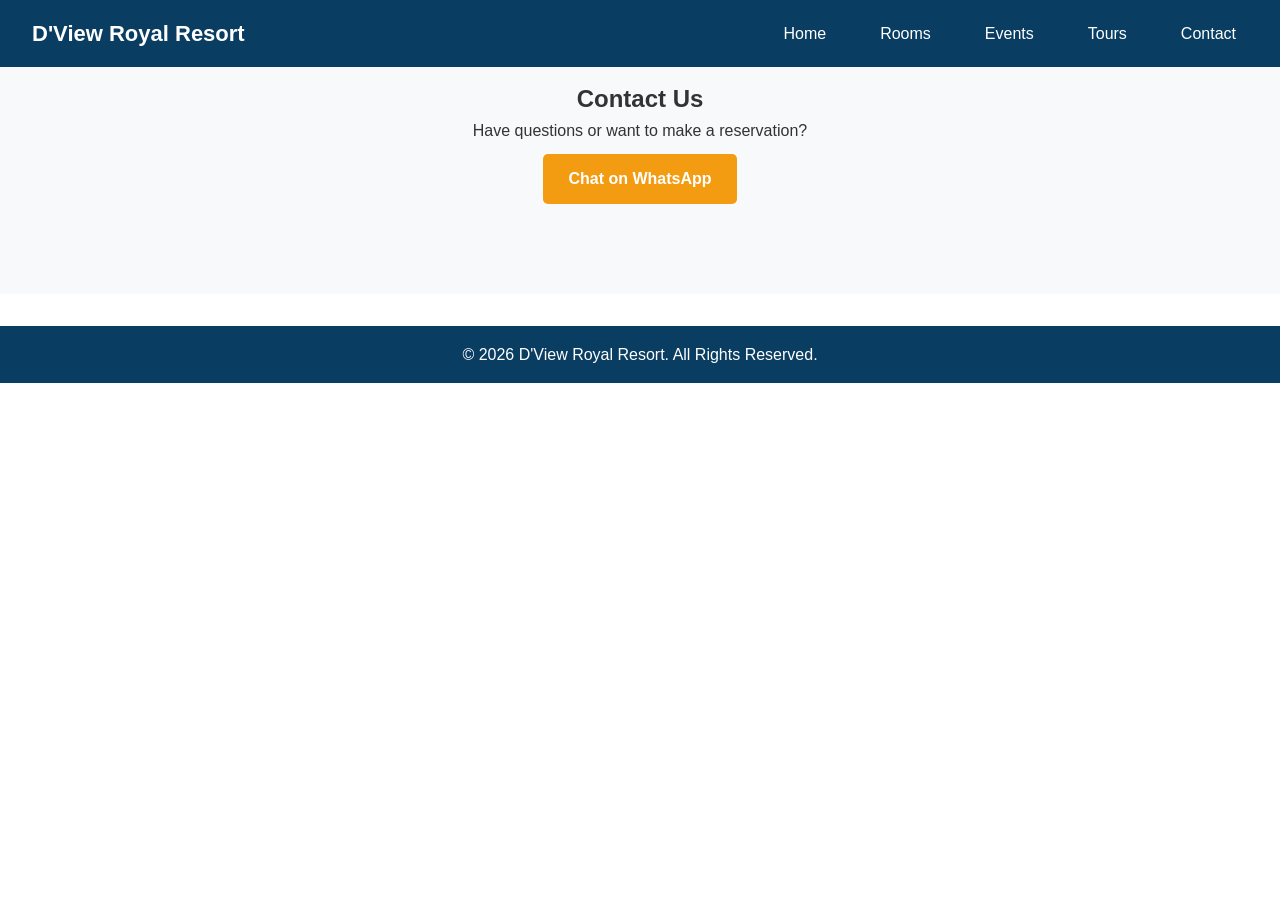
==== contact.html @ 5af660dc "Split site into 5 pages" ====
<!DOCTYPE html>
<html lang="en">
  <head>
    <meta charset="UTF-8" />
    <meta name="viewport" content="width=device-width, initial-scale=1.0" />
    <title>Contact Us - D'View Royal Resort</title>
    <link rel="stylesheet" href="style.css" />
  </head>
  <body>
    <header>
      <nav class="navbar">
        <h1 class="logo">D'View Royal Resort</h1>
        <ul class="nav-links">
          <li><a href="index.html">Home</a></li>
          <li><a href="rooms.html">Rooms</a></li>
          <li><a href="events.html">Events</a></li>
          <li><a href="tours.html">Tours</a></li>
          <li><a href="contact.html">Contact</a></li>
        </ul>
      </nav>
    </header>

    <section id="contact" class="section alt-bg">
      <h2>Contact Us</h2>
      <p>Have questions or want to make a reservation?</p>
      <a href="https://wa.me/2349169713338" target="_blank" class="btn"
        >Chat on WhatsApp</a
      >
    </section>

    <footer>
      <p>&copy; 2026 D'View Royal Resort. All Rights Reserved.</p>
    </footer>
  </body>
</html>
---- style.css ----
/* RESET */
* {
  margin: 0 !important;
  padding: 0 !important;
  box-sizing: border-box !important;
  font-family: "Poppins", Arial, sans-serif !important;
}
body {
  line-height: 1.6 !important;
  color: #333 !important;
  background: #fff !important;
}
a {
  text-decoration: none !important;
  color: inherit !important;
}
.section {
  padding: 5rem 2rem !important;
  text-align: center !important;
} /* Increased section padding */
.alt-bg {
  background: #f8f9fa !important;
}

/* GRID - MORE SPACE BETWEEN CARDS */
.grid {
  display: grid !important;
  grid-template-columns: repeat(auto-fit, minmax(320px, 1fr)) !important;
  gap: 3rem !important; /* Was 2rem, now 3rem */
  margin-top: 3rem !important; /* Was 2rem */
}

/* NAVBAR - FIXED */
.navbar {
  display: flex !important;
  justify-content: space-between !important;
  align-items: center !important;
  padding: 1rem 2rem !important;
  background: #0a3d62 !important;
  color: white !important;
  position: fixed !important;
  width: 100% !important;
  top: 0 !important;
  z-index: 1000 !important;
}
.logo {
  font-size: 22px !important;
  font-weight: bold !important;
  color: white !important;
}
.nav-links {
  list-style: none !important;
  display: flex !important;
  gap: 30px !important;
}
.nav-links li {
  display: inline-block !important;
}
.nav-links a {
  color: white !important;
  font-weight: 500 !important;
  font-size: 16px !important;
  padding: 8px 12px !important;
  transition: 0.3s !important;
}
.nav-links a:hover {
  color: #f39c12 !important;
}

/* HERO */
.hero {
  position: relative !important;
  height: 100vh !important;
  display: flex !important;
  align-items: center !important;
  justify-content: center !important;
  color: white !important;
  text-align: center !important;
  margin-top: 60px !important;
}
.hero-video {
  position: absolute !important;
  top: 0 !important;
  left: 0 !important;
  width: 100% !important;
  height: 100% !important;
  object-fit: cover !important;
  z-index: -2 !important;
}
.hero-overlay {
  position: absolute !important;
  top: 0 !important;
  left: 0 !important;
  width: 100% !important;
  height: 100% !important;
  background: rgba(0, 0, 0, 0.5) !important;
  z-index: -1 !important;
}
.hero-content h2 {
  font-size: 3rem !important;
  margin-bottom: 1rem !important;
}
.hero-content p {
  font-size: 1.2rem !important;
  margin-bottom: 2rem !important;
}

/* BUTTONS */
.btn {
  background: #f39c12 !important;
  color: white !important;
  padding: 12px 25px !important;
  border-radius: 5px !important;
  font-weight: bold !important;
  display: inline-block !important;
  margin: 10px 1rem !important;
  transition: 0.3s !important;
  border: none !important;
  cursor: pointer !important;
}
.btn:hover {
  background: #e67e22 !important;
}
.btn-small {
  background: #27ae60 !important;
  color: white !important;
  padding: 10px 18px !important;
  border: none !important;
  border-radius: 5px !important;
  cursor: pointer !important;
  margin: 10px 1rem !important;
}
.btn-small:hover {
  background: #229954 !important;
}
.vip-btn {
  background: #8e44ad !important;
  color: white !important;
}
.vip-btn:hover {
  background: #732d91 !important;
}

/* CARDS - ADDED MARGIN BOTTOM FOR EXTRA BREATHING SPACE */
.card {
  background: white !important;
  border-radius: 10px !important;
  box-shadow: 0 4px 15px rgba(0, 0, 0, 0.1) !important; /* Slightly bigger shadow */
  text-align: left !important;
  overflow: hidden !important;
  border: 1px solid #eee !important;
  display: flex !important;
  flex-direction: column !important;
  margin-bottom: 1rem !important; /* Extra space so cards don't touch */
  transition: transform 0.3s ease !important; /* Nice hover effect */
}
.card:hover {
  transform: translateY(-5px) !important; /* Lift on hover */
}
.card-body {
  padding: 0 1rem 1.5rem 1rem !important;
  flex-grow: 1 !important;
  display: flex !important;
  flex-direction: column !important;
}
.card h3 {
  padding: 1rem 0 0 0 !important;
  color: #0a3d62 !important;
}
.card-media {
  width: 100% !important;
  height: 220px !important;
  object-fit: cover !important;
  display: block !important;
}

/* AMENITIES ROW - 3 EQUAL CARDS */
.amenities-row {
  display: grid !important;
  grid-template-columns: repeat(3, 1fr) !important;
  gap: 3rem !important;
  margin-top: 4rem !important;
} /* Increased gap */
.amenity-card .card-media {
  height: 180px !important;
}
.amenity-card .card-body {
  text-align: center !important;
}
.amenity-card .card-desc {
  font-size: 13px !important;
  flex-grow: 1 !important;
}

/* POOL EVENT CARD */
.pool-event-card {
  border: 2px solid #3498db !important;
}
.pool-event-card h3 {
  color: #3498db !important;
}
.event-uses {
  background: #eaf6ff !important;
  padding: 10px !important;
  border-radius: 8px !important;
  margin: 10px 0 !important;
  text-align: left !important;
  font-size: 13px !important;
}
.event-uses ul {
  list-style: none !important;
  margin-top: 5px !important;
}
.event-uses li {
  margin: 4px 0 !important;
}

/* GALLERY SLIDER */
.gallery-card {
  padding: 0 !important;
}
.slider {
  position: relative !important;
  width: 100% !important;
  height: 220px !important;
  overflow: hidden !important;
}
.slides {
  display: flex !important;
  transition: transform 0.5s ease-in-out !important;
  height: 100% !important;
}
.slides img,
.slides video {
  width: 100% !important;
  height: 220px !important;
  object-fit: cover !important;
  flex-shrink: 0 !important;
}
.slider button {
  position: absolute !important;
  top: 50% !important;
  transform: translateY(-50%) !important;
  background: rgba(0, 0, 0, 0.5) !important;
  color: white !important;
  border: none !important;
  padding: 8px 12px !important;
  cursor: pointer !important;
  border-radius: 50% !important;
  font-size: 18px !important;
  z-index: 10 !important;
}
.slider .prev {
  left: 10px !important;
}
.slider .next {
  right: 10px !important;
}

/* SECTION TEXT */
.section-subtitle {
  margin-bottom: 2.5rem !important;
  text-align: center !important;
  color: #555 !important;
  font-size: 15px !important;
}
.section-subtitle small {
  font-size: 12px !important;
  color: #777 !important;
}
.card-desc {
  font-size: 14px !important;
  color: #666 !important;
  margin: 10px 0 !important;
}
.tier-desc {
  font-size: 14px !important;
  color: #555 !important;
  margin-bottom: 10px !important;
}

/* PRICE CARDS */
.price-card .price {
  font-size: 28px !important;
  font-weight: bold !important;
  color: #f39c12 !important;
  text-align: center !important;
  margin: 10px 0 !important;
}
.price span {
  font-size: 14px !important;
  font-weight: normal !important;
  color: #555 !important;
}

/* ROOM DETAILS */
.room-details {
  background: #f1f1f1 !important;
  padding: 10px !important;
  border-radius: 5px !important;
  margin: 10px 0 !important;
  font-size: 14px !important;
}
.room-details p {
  margin: 4px 0 !important;
}

/* SERVICE TIER */
.service-tier {
  background: #f8f9fa !important;
  padding: 1rem !important;
  border-radius: 8px !important;
  margin: 1rem 0 !important;
  border-left: 4px solid #27ae60 !important;
}
.service-tier h4 {
  color: #27ae60 !important;
  margin-bottom: 5px !important;
}
.room-options p {
  margin: 8px 0 !important;
  border-bottom: 1px dashed #ddd !important;
  padding-bottom: 5px !important;
  font-size: 15px !important;
}
.room-options span {
  font-size: 13px !important;
  color: #555 !important;
}

/* FEATURED + VIP */
.featured {
  border: 2px solid #f39c12 !important;
}
.featured h3 {
  color: #f39c12 !important;
}
.vip {
  border: 2px solid #8e44ad !important;
  background: linear-gradient(135deg, #f5e6ff 0%, #ffffff 100%) !important;
}
.vip h3 {
  color: #8e44ad !important;
}

/* FOUNDATION CARD */
.foundation-card {
  border: 2px solid #27ae60 !important;
  background: linear-gradient(135deg, #e8f8f5 0%, #ffffff 100%) !important;
}
.foundation-card h3 {
  color: #27ae60 !important;
}
.foundation-list {
  list-style: none !important;
  text-align: left !important;
  margin: 10px 1rem !important;
  font-size: 14px !important;
}
.foundation-list li {
  margin: 8px 0 !important;
  padding-left: 5px !important;
}
.foundation-btn {
  background: #27ae60 !important;
}
.foundation-btn:hover {
  background: #229954 !important;
}

/* EVENTS SECTION */
.upcoming-card {
  position: relative !important;
  border: 2px dashed #f39c12 !important;
}
.coming-soon-badge {
  position: absolute !important;
  top: 15px !important;
  right: 15px !important;
  background: #e74c3c !important;
  color: white !important;
  padding: 5px 12px !important;
  font-size: 12px !important;
  font-weight: bold !important;
  border-radius: 20px !important;
  z-index: 5 !important;
}

/* FOOTER */
footer {
  background: #0a3d62 !important;
  color: white !important;
  text-align: center !important;
  padding: 1rem !important;
  margin-top: 2rem !important;
}

/* MOBILE */
@media (max-width: 900px) {
  .navbar {
    flex-direction: column !important;
    align-items: flex-start !important;
    padding: 1rem !important;
  }
  .nav-links {
    gap: 15px !important;
    margin-top: 8px !important;
    flex-wrap: wrap !important;
  }
  .hero {
    padding-top: 120px !important;
    margin-top: 0 !important;
  }
  .hero-content h2 {
    font-size: 2rem !important;
  }
  .amenities-row {
    grid-template-columns: 1fr !important;
    gap: 2.5rem !important;
  } /* More space on mobile too */
  .grid {
    gap: 2.5rem !important;
  } /* More space on mobile */
}
/* ========== BOOKING MODAL STYLES - NEW UPDATE ========== */
.modal {
  display: none;
  position: fixed;
  z-index: 2000;
  left: 0;
  top: 0;
  width: 100%;
  height: 100%;
  background: rgba(0, 0, 0, 0.7);
  overflow-y: auto;
  animation: fadeIn 0.3s;
}
@keyframes fadeIn {
  from {
    opacity: 0;
  }
  to {
    opacity: 1;
  }
}
.modal-content {
  background: #fff;
  margin: 5% auto;
  padding: 2.5rem;
  border-radius: 12px;
  width: 90%;
  max-width: 700px;
  position: relative;
  box-shadow: 0 10px 30px rgba(0, 0, 0, 0.2);
}
.close-modal {
  position: absolute;
  top: 15px;
  right: 25px;
  font-size: 32px;
  cursor: pointer;
  color: #aaa;
  transition: 0.3s;
}
.close-modal:hover {
  color: #000;
}
.booking-step {
  display: none;
}
.booking-step.active {
  display: block;
}
.booking-step h2 {
  color: #0a3d62;
  margin-bottom: 1.5rem;
  text-align: center;
  font-size: 1.5rem;
}
.category-grid {
  display: grid;
  grid-template-columns: repeat(auto-fit, minmax(180px, 1fr));
  gap: 1rem;
  margin: 2rem 0;
}
.category-card {
  background: #f8f9fa;
  padding: 1.5rem 1rem;
  border-radius: 8px;
  cursor: pointer;
  border: 2px solid #eee;
  transition: 0.3s;
  text-align: center;
  font-weight: 600;
  color: #0a3d62;
}
.category-card:hover {
  border-color: #f39c12;
  background: #fff8e1;
  transform: translateY(-3px);
}
.btn-back {
  background: #95a5a6 !important;
  color: #fff !important;
  margin-right: 10px;
}
.btn-back:hover {
  background: #7f8c8d !important;
}
.booking-buttons {
  display: flex;
  gap: 10px;
  margin-top: 1rem;
  flex-wrap: wrap;
}
.pay-now-btn {
  background: #0a3d62 !important;
}
.pay-now-btn:hover {
  background: #082f4d !important;
}
.whatsapp-btn {
  background: #25d366 !important;
}
.whatsapp-btn:hover {
  background: #1ebe57 !important;
}
#booking-modal label {
  font-weight: 600;
  display: block;
  margin-top: 10px;
  color: #333;
}
#booking-modal input {
  width: 100%;
  padding: 12px;
  margin: 5px 0 15px 0;
  border: 1px solid #ddd;
  border-radius: 5px;
  font-size: 15px;
}
#booking-modal input:focus {
  border-color: #0a3d62;
  outline: none;
}
#booking-summary {
  background: #eaf6ff;
  padding: 15px;
  border-radius: 5px;
  margin: 15px 0;
  font-weight: bold;
  border-left: 4px solid #3498db;
}
.room-options p {
  margin: 8px 0;
  border-bottom: 1px dashed #ddd;
  padding-bottom: 5px;
  font-size: 15px;
}
.room-options span {
  font-size: 13px;
  color: #555;
}
@media (max-width: 600px) {
  .modal-content {
    margin: 10% auto;
    padding: 1.5rem;
  }
  .category-grid {
    grid-template-columns: 1fr;
  }
}
/* D'VIEW RESORT BOOKING CARD */
.booking-card {
  background: #fff;
  padding: 30px;
  border-radius: 16px;
  box-shadow: 0 10px 30px rgba(0, 0, 0, 0.1);
  max-width: 450px;
  margin: 40px auto; /* added margin top/bottom */
  font-family: "Poppins", sans-serif;
}

.booking-card h2 {
  color: #8b4513; /* Resort gold/brown */
  text-align: center;
  margin-bottom: 20px;
}

.form-group {
  margin-bottom: 18px;
}

.form-group label {
  font-weight: 600;
  display: block;
  margin-bottom: 6px;
  color: #333;
}

.form-group input {
  width: 100%;
  padding: 12px;
  border: 1px solid #ddd;
  border-radius: 8px;
  font-size: 15px;
  box-sizing: border-box; /* important so padding doesn't break width */
}

.summary-box {
  background: #fff8f0;
  padding: 15px;
  border-radius: 10px;
  margin: 20px 0;
  border-left: 4px solid #d4af37; /* Gold accent */
}

.price {
  color: #8b4513;
  font-size: 18px;
}

.pay-btn {
  width: 100%;
  padding: 15px;
  background: linear-gradient(90deg, #d4af37, #8b4513);
  color: white;
  border: none;
  border-radius: 10px;
  font-size: 16px;
  font-weight: bold;
  cursor: pointer;
  transition: 0.3s;
}
.pay-btn:hover {
  opacity: 0.9;
}
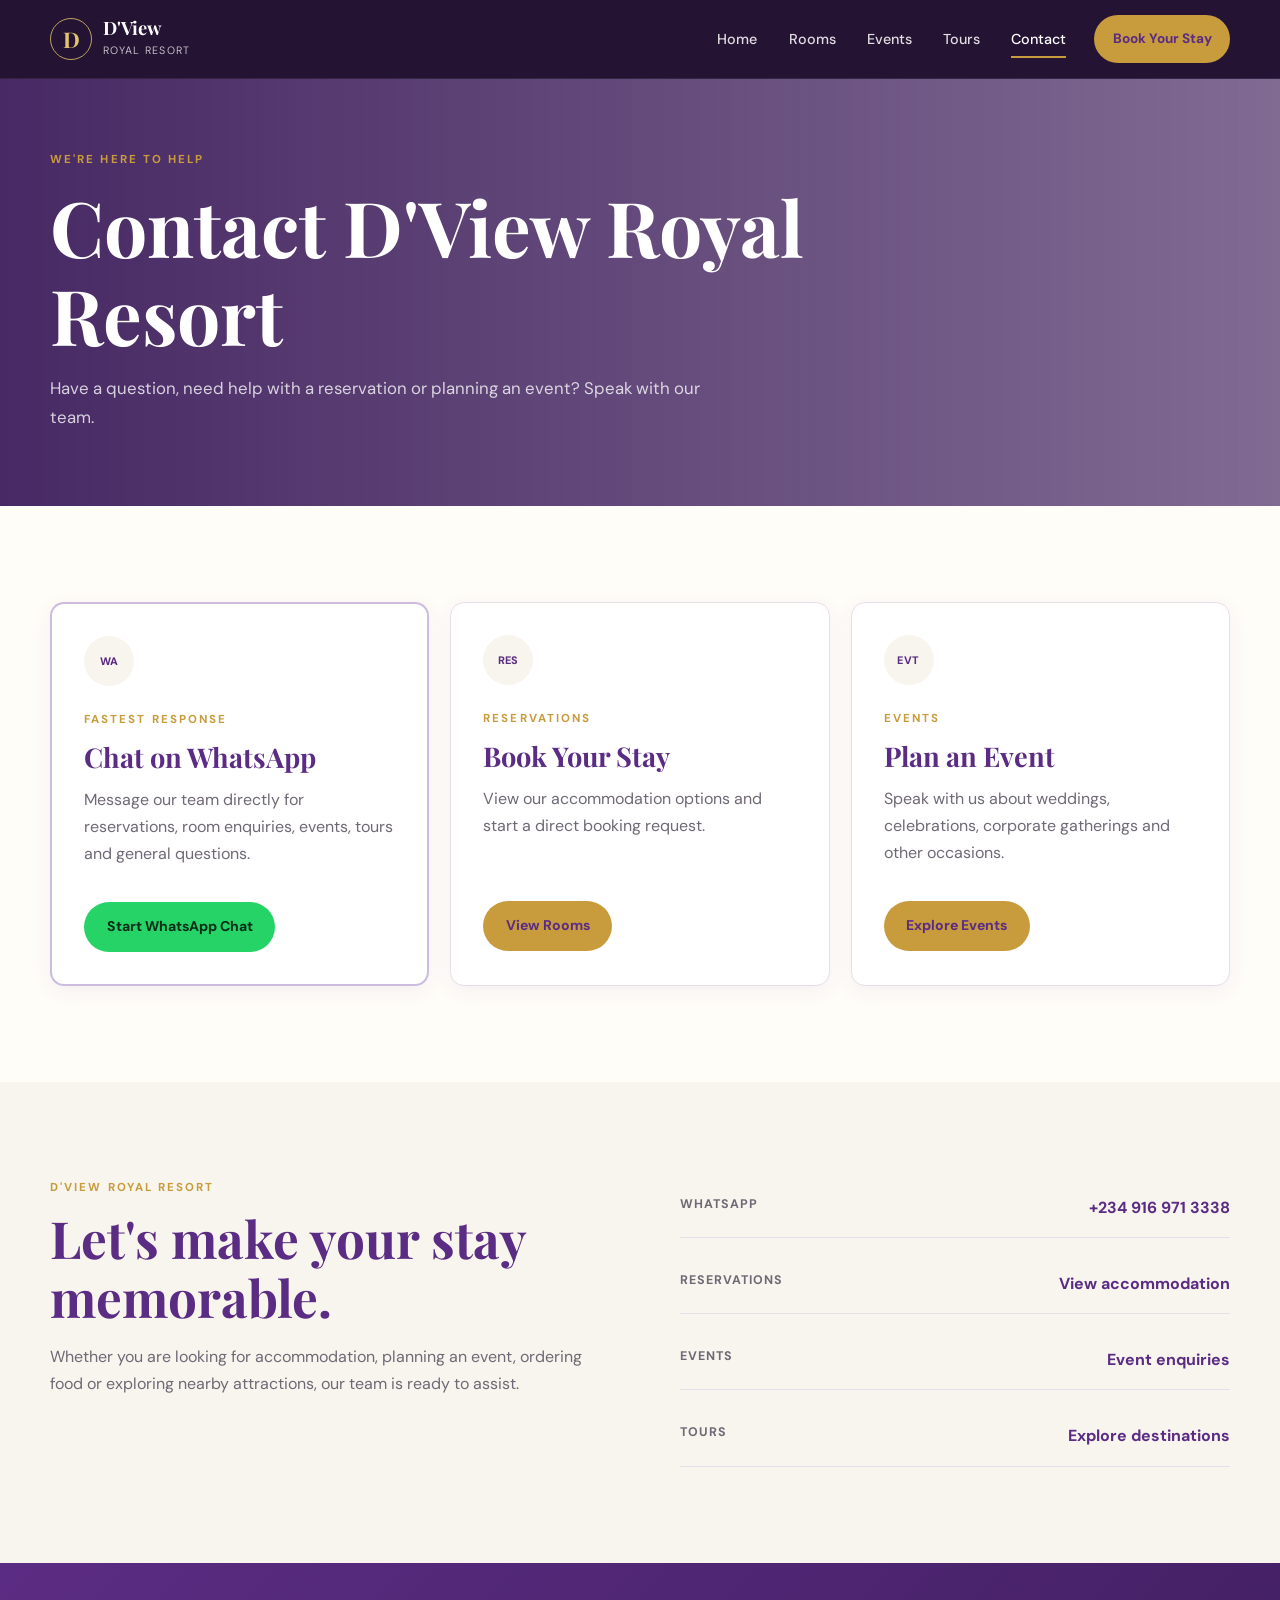
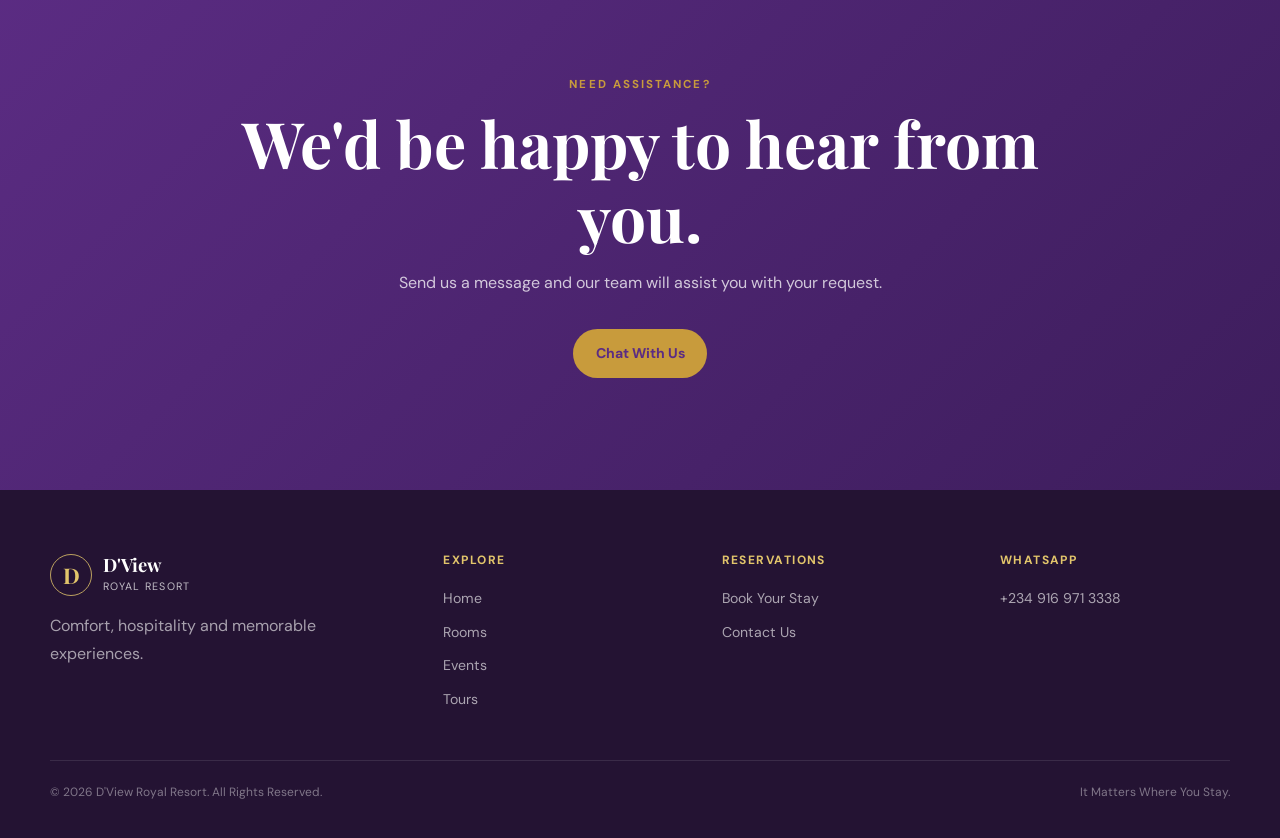
==== commit a1e844b7: "Restructured" ====
--- a/contact.html
+++ b/contact.html
@@ -3,33 +3,259 @@
   <head>
     <meta charset="UTF-8" />
     <meta name="viewport" content="width=device-width, initial-scale=1.0" />
-    <title>Contact Us - D'View Royal Resort</title>
+
+    <title>Contact D'View Royal Resort</title>
+
+    <meta
+      name="description"
+      content="Contact D'View Royal Resort for reservations, accommodation enquiries, events, dining and general information." />
+
+    <meta name="theme-color" content="#12372a" />
+
+    <link rel="preconnect" href="https://fonts.googleapis.com" />
+    <link rel="preconnect" href="https://fonts.gstatic.com" crossorigin />
+
+    <link
+      href="https://fonts.googleapis.com/css2?family=DM+Sans:wght@400;500;600;700&family=Playfair+Display:wght@500;600;700&display=swap"
+      rel="stylesheet" />
+
     <link rel="stylesheet" href="style.css" />
   </head>
+
   <body>
-    <header>
-      <nav class="navbar">
-        <h1 class="logo">D'View Royal Resort</h1>
-        <ul class="nav-links">
-          <li><a href="index.html">Home</a></li>
-          <li><a href="rooms.html">Rooms</a></li>
-          <li><a href="events.html">Events</a></li>
-          <li><a href="tours.html">Tours</a></li>
-          <li><a href="contact.html">Contact</a></li>
-        </ul>
-      </nav>
+    <!-- HEADER -->
+    <header class="site-header">
+      <div class="container navbar">
+        <a href="index.html" class="logo">
+          <span class="logo-mark">D</span>
+
+          <span>
+            <strong>D'View</strong>
+            <small>Royal Resort</small>
+          </span>
+        </a>
+
+        <button
+          class="nav-toggle"
+          type="button"
+          aria-label="Open navigation menu"
+          aria-expanded="false"
+          aria-controls="primary-navigation">
+          <span></span>
+          <span></span>
+          <span></span>
+        </button>
+
+        <nav
+          id="primary-navigation"
+          class="site-nav"
+          aria-label="Main navigation">
+          <a href="index.html">Home</a>
+          <a href="rooms.html">Rooms</a>
+          <a href="events.html">Events</a>
+          <a href="tours.html">Tours</a>
+          <a href="contact.html" class="active">Contact</a>
+          <a href="rooms.html" class="nav-cta">Book Your Stay</a>
+        </nav>
+      </div>
     </header>
 
-    <section id="contact" class="section alt-bg">
-      <h2>Contact Us</h2>
-      <p>Have questions or want to make a reservation?</p>
-      <a href="https://wa.me/2349169713338" target="_blank" class="btn"
-        >Chat on WhatsApp</a
-      >
-    </section>
-
-    <footer>
-      <p>&copy; 2026 D'View Royal Resort. All Rights Reserved.</p>
+    <main>
+      <!-- HERO -->
+      <section class="page-hero page-hero-contact">
+        <div class="container">
+          <p class="eyebrow">WE'RE HERE TO HELP</p>
+
+          <h1>Contact D'View Royal Resort</h1>
+
+          <p>
+            Have a question, need help with a reservation or planning an event?
+            Speak with our team.
+          </p>
+        </div>
+      </section>
+
+      <!-- CONTACT OPTIONS -->
+      <section class="section">
+        <div class="container">
+          <div class="contact-grid">
+            <!-- WHATSAPP -->
+            <article class="contact-card contact-card-primary">
+              <div class="contact-icon">WA</div>
+
+              <p class="card-kicker">FASTEST RESPONSE</p>
+
+              <h2>Chat on WhatsApp</h2>
+
+              <p>
+                Message our team directly for reservations, room enquiries,
+                events, tours and general questions.
+              </p>
+
+              <a
+                href="https://wa.me/2349169713338?text=Hi%20DView%20Royal%20Resort%2C%20I%20would%20like%20to%20make%20an%20enquiry."
+                target="_blank"
+                rel="noopener noreferrer"
+                class="btn btn-whatsapp">
+                Start WhatsApp Chat
+              </a>
+            </article>
+
+            <!-- RESERVATIONS -->
+            <article class="contact-card">
+              <div class="contact-icon">RES</div>
+
+              <p class="card-kicker">RESERVATIONS</p>
+
+              <h2>Book Your Stay</h2>
+
+              <p>
+                View our accommodation options and start a direct booking
+                request.
+              </p>
+
+              <a href="rooms.html" class="btn btn-primary"> View Rooms </a>
+            </article>
+
+            <!-- EVENTS -->
+            <article class="contact-card">
+              <div class="contact-icon">EVT</div>
+
+              <p class="card-kicker">EVENTS</p>
+
+              <h2>Plan an Event</h2>
+
+              <p>
+                Speak with us about weddings, celebrations, corporate gatherings
+                and other occasions.
+              </p>
+
+              <a href="events.html" class="btn btn-primary"> Explore Events </a>
+            </article>
+          </div>
+        </div>
+      </section>
+
+      <!-- CONTACT DETAILS -->
+      <section class="section section-light">
+        <div class="container contact-details-grid">
+          <div>
+            <p class="eyebrow">D'VIEW ROYAL RESORT</p>
+
+            <h2>Let's make your stay memorable.</h2>
+
+            <p>
+              Whether you are looking for accommodation, planning an event,
+              ordering food or exploring nearby attractions, our team is ready
+              to assist.
+            </p>
+          </div>
+
+          <div class="contact-details">
+            <div class="contact-detail">
+              <span class="detail-label"> WhatsApp </span>
+
+              <a
+                href="https://wa.me/2349169713338"
+                target="_blank"
+                rel="noopener noreferrer">
+                +234 916 971 3338
+              </a>
+            </div>
+
+            <div class="contact-detail">
+              <span class="detail-label"> Reservations </span>
+
+              <a href="rooms.html"> View accommodation </a>
+            </div>
+
+            <div class="contact-detail">
+              <span class="detail-label"> Events </span>
+
+              <a href="events.html"> Event enquiries </a>
+            </div>
+
+            <div class="contact-detail">
+              <span class="detail-label"> Tours </span>
+
+              <a href="tours.html"> Explore destinations </a>
+            </div>
+          </div>
+        </div>
+      </section>
+
+      <!-- FINAL CTA -->
+      <section class="cta-section">
+        <div class="container cta-content">
+          <p class="eyebrow">NEED ASSISTANCE?</p>
+
+          <h2>We'd be happy to hear from you.</h2>
+
+          <p>
+            Send us a message and our team will assist you with your request.
+          </p>
+
+          <a
+            href="https://wa.me/2349169713338?text=Hi%20DView%20Royal%20Resort%2C%20I%20need%20assistance."
+            target="_blank"
+            rel="noopener noreferrer"
+            class="btn btn-primary">
+            Chat With Us
+          </a>
+        </div>
+      </section>
+    </main>
+
+    <!-- FOOTER -->
+    <footer class="site-footer">
+      <div class="container footer-grid">
+        <div class="footer-brand">
+          <a href="index.html" class="logo footer-logo">
+            <span class="logo-mark">D</span>
+
+            <span>
+              <strong>D'View</strong>
+              <small>Royal Resort</small>
+            </span>
+          </a>
+
+          <p>Comfort, hospitality and memorable experiences.</p>
+        </div>
+
+        <div class="footer-column">
+          <h3>Explore</h3>
+
+          <a href="index.html">Home</a>
+          <a href="rooms.html">Rooms</a>
+          <a href="events.html">Events</a>
+          <a href="tours.html">Tours</a>
+        </div>
+
+        <div class="footer-column">
+          <h3>Reservations</h3>
+
+          <a href="rooms.html">Book Your Stay</a>
+          <a href="contact.html">Contact Us</a>
+        </div>
+
+        <div class="footer-column">
+          <h3>WhatsApp</h3>
+
+          <a
+            href="https://wa.me/2349169713338"
+            target="_blank"
+            rel="noopener noreferrer">
+            +234 916 971 3338
+          </a>
+        </div>
+      </div>
+
+      <div class="container footer-bottom">
+        <p>© 2026 D'View Royal Resort. All Rights Reserved.</p>
+
+        <p>It Matters Where You Stay.</p>
+      </div>
     </footer>
+    <script src="script.js"></script>
   </body>
 </html>
--- a/style.css
+++ b/style.css
@@ -1,637 +1,2345 @@
-/* RESET */
-* {
-  margin: 0 !important;
-  padding: 0 !important;
-  box-sizing: border-box !important;
-  font-family: "Poppins", Arial, sans-serif !important;
-}
+/* =========================================================
+   D'VIEW ROYAL RESORT
+   Premium Hospitality Design System
+   ========================================================= */
+
+/* =========================
+   1. DESIGN TOKENS
+   ========================= */
+
+:root {
+  /* =========================
+         PRIMARY — PURPLE
+      ========================= */
+  --color-primary: #5b2c83;
+  --color-primary-dark: #3d1d5c;
+  --color-primary-light: #7440a0;
+
+  /* =========================
+         ACCENT — GOLD
+      ========================= */
+  --color-gold: #c89b3c;
+  --color-gold-light: #e2c56b;
+
+  /* =========================
+         BACKGROUNDS — WHITE / SOFT IVORY
+      ========================= */
+  --color-cream: #f8f5ee;
+  --color-ivory: #fffdf8;
+  --color-white: #ffffff;
+
+  /* =========================
+         TEXT
+      ========================= */
+  --color-text: #25212a;
+  --color-text-light: #6f6875;
+  --color-border: #e5dfe9;
+
+  /* =========================
+         SECONDARY — PURPLE
+      ========================= */
+  --color-purple: #6f3fa0;
+  --color-purple-dark: #4a256b;
+  --color-purple-light: #8b62b5;
+
+  /* =========================
+         WHATSAPP
+      ========================= */
+  --color-whatsapp: #25d366;
+  --color-whatsapp-dark: #1ca952;
+
+  /* =========================
+         SHADOWS
+      ========================= */
+  --shadow-sm: 0 5px 20px rgba(91, 44, 131, 0.07);
+  --shadow-md: 0 15px 40px rgba(91, 44, 131, 0.11);
+  --shadow-lg: 0 25px 70px rgba(91, 44, 131, 0.16);
+
+  /* =========================
+         BORDER RADIUS
+      ========================= */
+  --radius-sm: 8px;
+  --radius-md: 14px;
+  --radius-lg: 24px;
+
+  /* =========================
+         LAYOUT
+      ========================= */
+  --container: 1180px;
+
+  /* =========================
+         TRANSITIONS
+      ========================= */
+  --transition: 250ms ease;
+}
+
+/* =========================
+       2. RESET
+       ========================= */
+
+*,
+*::before,
+*::after {
+  box-sizing: border-box;
+}
+
+html {
+  scroll-behavior: smooth;
+}
+
 body {
-  line-height: 1.6 !important;
-  color: #333 !important;
-  background: #fff !important;
-}
+  margin: 0;
+  font-family: "DM Sans", Arial, sans-serif;
+  color: var(--color-text);
+  background: var(--color-ivory);
+  line-height: 1.7;
+  overflow-x: hidden;
+}
+
+img,
+video {
+  display: block;
+  max-width: 100%;
+}
+
+img {
+  width: 100%;
+}
+
+button,
+input,
+select,
+textarea {
+  font: inherit;
+}
+
+button {
+  cursor: pointer;
+}
+
 a {
-  text-decoration: none !important;
-  color: inherit !important;
-}
-.section {
-  padding: 5rem 2rem !important;
-  text-align: center !important;
-} /* Increased section padding */
-.alt-bg {
-  background: #f8f9fa !important;
-}
-
-/* GRID - MORE SPACE BETWEEN CARDS */
-.grid {
-  display: grid !important;
-  grid-template-columns: repeat(auto-fit, minmax(320px, 1fr)) !important;
-  gap: 3rem !important; /* Was 2rem, now 3rem */
-  margin-top: 3rem !important; /* Was 2rem */
-}
-
-/* NAVBAR - FIXED */
+  color: inherit;
+  text-decoration: none;
+}
+
+ul,
+ol {
+  margin: 0;
+  padding: 0;
+}
+
+p,
+h1,
+h2,
+h3,
+h4 {
+  margin-top: 0;
+}
+
+h1,
+h2,
+h3,
+h4 {
+  font-family: "Playfair Display", Georgia, serif;
+  line-height: 1.15;
+}
+
+/* =========================
+       3. ACCESSIBILITY
+       ========================= */
+
+:focus-visible {
+  outline: 3px solid var(--color-gold);
+  outline-offset: 4px;
+}
+
+.skip-link {
+  position: fixed;
+  left: 1rem;
+  top: 1rem;
+  z-index: 9999;
+  padding: 0.75rem 1rem;
+  background: var(--color-primary);
+  color: var(--color-white);
+  transform: translateY(-150%);
+  transition: transform var(--transition);
+}
+
+.skip-link:focus {
+  transform: translateY(0);
+}
+
+/* =========================
+       4. CONTAINER
+       ========================= */
+
+.container {
+  width: min(100% - 40px, var(--container));
+  margin-inline: auto;
+}
+
+/* =========================
+       5. HEADER
+       ========================= */
+
+.site-header {
+  position: fixed;
+  top: 0;
+  left: 0;
+  right: 0;
+  z-index: 1000;
+
+  background: #241333;
+  backdrop-filter: blur(14px);
+  -webkit-backdrop-filter: blur(14px);
+
+  border-bottom: 1px solid rgba(255, 255, 255, 0.08);
+
+  transition: background var(--transition), box-shadow var(--transition);
+}
+
+.site-header.scrolled {
+  background: rgba(61, 29, 92, 0.98);
+  box-shadow: 0 8px 30px rgba(0, 0, 0, 0.14);
+}
+
 .navbar {
-  display: flex !important;
-  justify-content: space-between !important;
-  align-items: center !important;
-  padding: 1rem 2rem !important;
-  background: #0a3d62 !important;
-  color: white !important;
-  position: fixed !important;
-  width: 100% !important;
-  top: 0 !important;
-  z-index: 1000 !important;
-}
+  min-height: 78px;
+
+  display: flex;
+  align-items: center;
+  justify-content: space-between;
+  gap: 2rem;
+}
+
+/* =========================
+       6. LOGO
+       ========================= */
+
 .logo {
-  font-size: 22px !important;
-  font-weight: bold !important;
-  color: white !important;
-}
-.nav-links {
-  list-style: none !important;
-  display: flex !important;
-  gap: 30px !important;
-}
-.nav-links li {
-  display: inline-block !important;
-}
-.nav-links a {
-  color: white !important;
-  font-weight: 500 !important;
-  font-size: 16px !important;
-  padding: 8px 12px !important;
-  transition: 0.3s !important;
-}
-.nav-links a:hover {
-  color: #f39c12 !important;
-}
-
-/* HERO */
+  display: inline-flex;
+  align-items: center;
+  gap: 0.7rem;
+
+  color: var(--color-white);
+
+  flex-shrink: 0;
+}
+
+.logo-mark {
+  width: 42px;
+  height: 42px;
+
+  display: grid;
+  place-items: center;
+
+  border: 1px solid rgba(226, 197, 107, 0.8);
+  border-radius: 50%;
+
+  color: var(--color-gold-light);
+
+  font-family: "Playfair Display", serif;
+  font-size: 1.35rem;
+  font-weight: 700;
+}
+
+.logo strong {
+  display: block;
+
+  font-family: "Playfair Display", serif;
+  font-size: 1.15rem;
+  line-height: 1;
+}
+
+.logo small {
+  display: block;
+
+  margin-top: 3px;
+
+  color: rgba(255, 255, 255, 0.72);
+
+  font-size: 0.67rem;
+  letter-spacing: 0.12em;
+  text-transform: uppercase;
+}
+
+/* =========================
+       7. NAVIGATION
+       ========================= */
+
+.site-nav {
+  display: flex;
+  align-items: center;
+  gap: 0.35rem;
+}
+
+.site-nav > a:not(.nav-cta) {
+  position: relative;
+
+  padding: 0.55rem 0.8rem;
+
+  color: rgba(255, 255, 255, 0.86);
+
+  font-size: 0.9rem;
+  font-weight: 500;
+
+  transition: color var(--transition);
+}
+
+.site-nav > a:not(.nav-cta)::after {
+  content: "";
+
+  position: absolute;
+  left: 0.8rem;
+  right: 0.8rem;
+  bottom: 0.15rem;
+
+  height: 2px;
+
+  background: var(--color-gold);
+
+  transform: scaleX(0);
+  transform-origin: center;
+
+  transition: transform var(--transition);
+}
+
+.site-nav > a:hover,
+.site-nav > a.active {
+  color: var(--color-white);
+}
+
+.site-nav > a:hover::after,
+.site-nav > a.active::after {
+  transform: scaleX(1);
+}
+
+.nav-cta {
+  margin-left: 0.6rem;
+
+  padding: 0.75rem 1.15rem;
+
+  background: var(--color-gold);
+  color: var(--color-primary);
+
+  border-radius: 999px;
+
+  font-size: 0.85rem;
+  font-weight: 700;
+
+  transition: transform var(--transition), background var(--transition);
+}
+
+.nav-cta:hover {
+  background: var(--color-gold-light);
+  transform: translateY(-2px);
+}
+
+/* MOBILE NAV BUTTON */
+
+.nav-toggle {
+  display: none;
+
+  width: 44px;
+  height: 44px;
+
+  padding: 0;
+
+  background: transparent;
+
+  border: 1px solid rgba(255, 255, 255, 0.25);
+  border-radius: 8px;
+}
+
+.nav-toggle span {
+  display: block;
+
+  width: 21px;
+  height: 2px;
+
+  margin: 4px auto;
+
+  background: white;
+
+  transition: transform var(--transition);
+}
+
+/* =========================
+       8. TYPOGRAPHY
+       ========================= */
+
+.eyebrow,
+.card-kicker {
+  margin-bottom: 0.75rem;
+
+  color: var(--color-gold);
+
+  font-size: 0.72rem;
+  font-weight: 700;
+
+  letter-spacing: 0.18em;
+  text-transform: uppercase;
+}
+
+.section-heading {
+  max-width: 760px;
+
+  margin: 0 auto 3.5rem;
+
+  text-align: center;
+}
+
+.section-heading h2 {
+  margin-bottom: 1rem;
+
+  color: var(--color-primary);
+
+  font-size: clamp(2rem, 4vw, 3.4rem);
+}
+
+.section-heading p:last-child {
+  margin-bottom: 0;
+
+  color: var(--color-text-light);
+}
+
+.text-left {
+  margin-left: 0;
+  text-align: left;
+}
+
+.section-heading h2 span,
+.hero-content h1 span {
+  color: var(--color-gold);
+}
+
+/* =========================
+       9. BUTTONS
+       ========================= */
+
+.btn {
+  display: inline-flex;
+  align-items: center;
+  justify-content: center;
+  gap: 0.5rem;
+
+  min-height: 48px;
+
+  padding: 0.75rem 1.35rem;
+
+  border: 1px solid transparent;
+  border-radius: 999px;
+
+  font-size: 0.88rem;
+  font-weight: 700;
+
+  transition: transform var(--transition), background var(--transition),
+    border-color var(--transition), color var(--transition);
+}
+
+.btn:hover {
+  transform: translateY(-2px);
+}
+
+.btn-primary {
+  background: var(--color-gold);
+  color: var(--color-primary);
+}
+
+.btn-primary:hover {
+  background: var(--color-gold-light);
+}
+
+.btn-outline {
+  border-color: rgba(255, 255, 255, 0.65);
+  color: var(--color-white);
+  background: rgba(255, 255, 255, 0.05);
+}
+
+.btn-outline:hover {
+  background: var(--color-white);
+  color: var(--color-primary);
+}
+
+.btn-light {
+  background: var(--color-white);
+  color: var(--color-primary);
+}
+
+.btn-secondary {
+  background: #ecebe7;
+  color: var(--color-primary);
+}
+
+.btn-whatsapp {
+  background: var(--color-whatsapp);
+  color: #062d17;
+}
+
+.btn-whatsapp:hover {
+  background: #50e683;
+}
+
+/* =========================
+       10. HERO
+       ========================= */
+
 .hero {
-  position: relative !important;
-  height: 100vh !important;
-  display: flex !important;
-  align-items: center !important;
-  justify-content: center !important;
-  color: white !important;
-  text-align: center !important;
-  margin-top: 60px !important;
-}
+  position: relative;
+
+  min-height: 92vh;
+  min-height: 92svh;
+
+  display: flex;
+  align-items: center;
+
+  overflow: hidden;
+
+  background: var(--color-primary);
+  color: white;
+}
+
 .hero-video {
-  position: absolute !important;
-  top: 0 !important;
-  left: 0 !important;
-  width: 100% !important;
-  height: 100% !important;
-  object-fit: cover !important;
-  z-index: -2 !important;
-}
-.hero-overlay {
-  position: absolute !important;
-  top: 0 !important;
-  left: 0 !important;
-  width: 100% !important;
-  height: 100% !important;
-  background: rgba(0, 0, 0, 0.5) !important;
-  z-index: -1 !important;
-}
-.hero-content h2 {
-  font-size: 3rem !important;
-  margin-bottom: 1rem !important;
-}
-.hero-content p {
-  font-size: 1.2rem !important;
-  margin-bottom: 2rem !important;
-}
-
-/* BUTTONS */
-.btn {
-  background: #f39c12 !important;
-  color: white !important;
-  padding: 12px 25px !important;
-  border-radius: 5px !important;
-  font-weight: bold !important;
-  display: inline-block !important;
-  margin: 10px 1rem !important;
-  transition: 0.3s !important;
-  border: none !important;
-  cursor: pointer !important;
-}
-.btn:hover {
-  background: #e67e22 !important;
-}
-.btn-small {
-  background: #27ae60 !important;
-  color: white !important;
-  padding: 10px 18px !important;
-  border: none !important;
-  border-radius: 5px !important;
-  cursor: pointer !important;
-  margin: 10px 1rem !important;
-}
-.btn-small:hover {
-  background: #229954 !important;
-}
-.vip-btn {
-  background: #8e44ad !important;
-  color: white !important;
-}
-.vip-btn:hover {
-  background: #732d91 !important;
-}
-
-/* CARDS - ADDED MARGIN BOTTOM FOR EXTRA BREATHING SPACE */
-.card {
-  background: white !important;
-  border-radius: 10px !important;
-  box-shadow: 0 4px 15px rgba(0, 0, 0, 0.1) !important; /* Slightly bigger shadow */
-  text-align: left !important;
-  overflow: hidden !important;
-  border: 1px solid #eee !important;
-  display: flex !important;
-  flex-direction: column !important;
-  margin-bottom: 1rem !important; /* Extra space so cards don't touch */
-  transition: transform 0.3s ease !important; /* Nice hover effect */
-}
-.card:hover {
-  transform: translateY(-5px) !important; /* Lift on hover */
-}
-.card-body {
-  padding: 0 1rem 1.5rem 1rem !important;
-  flex-grow: 1 !important;
-  display: flex !important;
-  flex-direction: column !important;
-}
-.card h3 {
-  padding: 1rem 0 0 0 !important;
-  color: #0a3d62 !important;
-}
-.card-media {
-  width: 100% !important;
-  height: 220px !important;
-  object-fit: cover !important;
-  display: block !important;
-}
-
-/* AMENITIES ROW - 3 EQUAL CARDS */
-.amenities-row {
-  display: grid !important;
-  grid-template-columns: repeat(3, 1fr) !important;
-  gap: 3rem !important;
-  margin-top: 4rem !important;
-} /* Increased gap */
-.amenity-card .card-media {
-  height: 180px !important;
-}
-.amenity-card .card-body {
-  text-align: center !important;
-}
-.amenity-card .card-desc {
-  font-size: 13px !important;
-  flex-grow: 1 !important;
-}
-
-/* POOL EVENT CARD */
-.pool-event-card {
-  border: 2px solid #3498db !important;
-}
-.pool-event-card h3 {
-  color: #3498db !important;
-}
-.event-uses {
-  background: #eaf6ff !important;
-  padding: 10px !important;
-  border-radius: 8px !important;
-  margin: 10px 0 !important;
-  text-align: left !important;
-  font-size: 13px !important;
-}
-.event-uses ul {
-  list-style: none !important;
-  margin-top: 5px !important;
-}
-.event-uses li {
-  margin: 4px 0 !important;
-}
-
-/* GALLERY SLIDER */
-.gallery-card {
-  padding: 0 !important;
-}
-.slider {
-  position: relative !important;
-  width: 100% !important;
-  height: 220px !important;
-  overflow: hidden !important;
-}
-.slides {
-  display: flex !important;
-  transition: transform 0.5s ease-in-out !important;
-  height: 100% !important;
-}
-.slides img,
-.slides video {
-  width: 100% !important;
-  height: 220px !important;
-  object-fit: cover !important;
-  flex-shrink: 0 !important;
-}
-.slider button {
-  position: absolute !important;
-  top: 50% !important;
-  transform: translateY(-50%) !important;
-  background: rgba(0, 0, 0, 0.5) !important;
-  color: white !important;
-  border: none !important;
-  padding: 8px 12px !important;
-  cursor: pointer !important;
-  border-radius: 50% !important;
-  font-size: 18px !important;
-  z-index: 10 !important;
-}
-.slider .prev {
-  left: 10px !important;
-}
-.slider .next {
-  right: 10px !important;
-}
-
-/* SECTION TEXT */
-.section-subtitle {
-  margin-bottom: 2.5rem !important;
-  text-align: center !important;
-  color: #555 !important;
-  font-size: 15px !important;
-}
-.section-subtitle small {
-  font-size: 12px !important;
-  color: #777 !important;
-}
-.card-desc {
-  font-size: 14px !important;
-  color: #666 !important;
-  margin: 10px 0 !important;
-}
-.tier-desc {
-  font-size: 14px !important;
-  color: #555 !important;
-  margin-bottom: 10px !important;
-}
-
-/* PRICE CARDS */
-.price-card .price {
-  font-size: 28px !important;
-  font-weight: bold !important;
-  color: #f39c12 !important;
-  text-align: center !important;
-  margin: 10px 0 !important;
-}
-.price span {
-  font-size: 14px !important;
-  font-weight: normal !important;
-  color: #555 !important;
-}
-
-/* ROOM DETAILS */
-.room-details {
-  background: #f1f1f1 !important;
-  padding: 10px !important;
-  border-radius: 5px !important;
-  margin: 10px 0 !important;
-  font-size: 14px !important;
-}
-.room-details p {
-  margin: 4px 0 !important;
-}
-
-/* SERVICE TIER */
-.service-tier {
-  background: #f8f9fa !important;
-  padding: 1rem !important;
-  border-radius: 8px !important;
-  margin: 1rem 0 !important;
-  border-left: 4px solid #27ae60 !important;
-}
-.service-tier h4 {
-  color: #27ae60 !important;
-  margin-bottom: 5px !important;
-}
-.room-options p {
-  margin: 8px 0 !important;
-  border-bottom: 1px dashed #ddd !important;
-  padding-bottom: 5px !important;
-  font-size: 15px !important;
-}
-.room-options span {
-  font-size: 13px !important;
-  color: #555 !important;
-}
-
-/* FEATURED + VIP */
-.featured {
-  border: 2px solid #f39c12 !important;
-}
-.featured h3 {
-  color: #f39c12 !important;
-}
-.vip {
-  border: 2px solid #8e44ad !important;
-  background: linear-gradient(135deg, #f5e6ff 0%, #ffffff 100%) !important;
-}
-.vip h3 {
-  color: #8e44ad !important;
-}
-
-/* FOUNDATION CARD */
-.foundation-card {
-  border: 2px solid #27ae60 !important;
-  background: linear-gradient(135deg, #e8f8f5 0%, #ffffff 100%) !important;
-}
-.foundation-card h3 {
-  color: #27ae60 !important;
-}
-.foundation-list {
-  list-style: none !important;
-  text-align: left !important;
-  margin: 10px 1rem !important;
-  font-size: 14px !important;
-}
-.foundation-list li {
-  margin: 8px 0 !important;
-  padding-left: 5px !important;
-}
-.foundation-btn {
-  background: #27ae60 !important;
-}
-.foundation-btn:hover {
-  background: #229954 !important;
-}
-
-/* EVENTS SECTION */
-.upcoming-card {
-  position: relative !important;
-  border: 2px dashed #f39c12 !important;
-}
-.coming-soon-badge {
-  position: absolute !important;
-  top: 15px !important;
-  right: 15px !important;
-  background: #e74c3c !important;
-  color: white !important;
-  padding: 5px 12px !important;
-  font-size: 12px !important;
-  font-weight: bold !important;
-  border-radius: 20px !important;
-  z-index: 5 !important;
-}
-
-/* FOOTER */
-footer {
-  background: #0a3d62 !important;
-  color: white !important;
-  text-align: center !important;
-  padding: 1rem !important;
-  margin-top: 2rem !important;
-}
-
-/* MOBILE */
-@media (max-width: 900px) {
-  .navbar {
-    flex-direction: column !important;
-    align-items: flex-start !important;
-    padding: 1rem !important;
-  }
-  .nav-links {
-    gap: 15px !important;
-    margin-top: 8px !important;
-    flex-wrap: wrap !important;
-  }
-  .hero {
-    padding-top: 120px !important;
-    margin-top: 0 !important;
-  }
-  .hero-content h2 {
-    font-size: 2rem !important;
-  }
-  .amenities-row {
-    grid-template-columns: 1fr !important;
-    gap: 2.5rem !important;
-  } /* More space on mobile too */
-  .grid {
-    gap: 2.5rem !important;
-  } /* More space on mobile */
-}
-/* ========== BOOKING MODAL STYLES - NEW UPDATE ========== */
-.modal {
-  display: none;
-  position: fixed;
-  z-index: 2000;
-  left: 0;
-  top: 0;
+  position: absolute;
+  inset: 0;
+
   width: 100%;
   height: 100%;
-  background: rgba(0, 0, 0, 0.7);
+
+  object-fit: cover;
+
+  z-index: 0;
+}
+
+.hero-overlay {
+  position: absolute;
+  inset: 0;
+
+  z-index: 1;
+
+  background: linear-gradient(
+    90deg,
+    rgba(61, 29, 92, 0.9) 0%,
+    rgba(61, 29, 92, 0.62) 48%,
+    rgba(61, 29, 92, 0.3) 100%
+  );
+}
+
+.hero-content {
+  position: relative;
+  z-index: 2;
+
+  max-width: 820px;
+
+  padding-top: 90px;
+  padding-bottom: 80px;
+}
+
+.hero-content .eyebrow {
+  color: var(--color-gold-light);
+}
+
+.hero-content h1 {
+  max-width: 780px;
+
+  margin-bottom: 1.4rem;
+
+  font-size: clamp(3rem, 7vw, 6.2rem);
+
+  letter-spacing: -0.035em;
+}
+
+.hero-text {
+  max-width: 620px;
+
+  margin-bottom: 2rem;
+
+  color: rgba(255, 255, 255, 0.84);
+
+  font-size: clamp(1rem, 2vw, 1.2rem);
+}
+
+.hero-actions {
+  display: flex;
+  align-items: center;
+  flex-wrap: wrap;
+  gap: 0.8rem;
+}
+
+.hero-scroll {
+  position: absolute;
+
+  right: 35px;
+  bottom: 35px;
+
+  z-index: 2;
+
+  display: flex;
+  align-items: center;
+  gap: 0.7rem;
+
+  color: rgba(255, 255, 255, 0.7);
+
+  font-size: 0.7rem;
+  letter-spacing: 0.12em;
+  text-transform: uppercase;
+
+  writing-mode: vertical-rl;
+}
+
+.scroll-line {
+  width: 1px;
+  height: 55px;
+
+  background: var(--color-gold);
+}
+
+/* =========================
+       11. BOOKING STRIP
+       ========================= */
+
+.booking-strip {
+  position: relative;
+  z-index: 10;
+
+  margin-top: -42px;
+}
+
+.booking-form {
+  display: grid;
+  grid-template-columns: 1fr 1fr 0.8fr auto;
+  align-items: end;
+  gap: 1rem;
+
+  padding: 1.25rem;
+
+  background: var(--color-white);
+
+  border: 1px solid var(--color-border);
+  border-radius: var(--radius-md);
+
+  box-shadow: var(--shadow-lg);
+}
+
+.booking-field label {
+  display: block;
+
+  margin-bottom: 0.35rem;
+
+  color: var(--color-primary);
+
+  font-size: 0.72rem;
+  font-weight: 700;
+
+  text-transform: uppercase;
+  letter-spacing: 0.08em;
+}
+
+.booking-field input,
+.booking-field select {
+  width: 100%;
+
+  height: 48px;
+
+  padding: 0 0.9rem;
+
+  background: var(--color-ivory);
+
+  border: 1px solid var(--color-border);
+  border-radius: 8px;
+
+  color: var(--color-text);
+}
+
+.booking-form .btn {
+  height: 48px;
+  white-space: nowrap;
+}
+
+/* =========================
+       12. SECTIONS
+       ========================= */
+
+.section {
+  padding: 6rem 0;
+}
+
+.section-light {
+  background: var(--color-cream);
+}
+
+.intro-section {
+  padding-top: 7rem;
+  padding-bottom: 7rem;
+}
+
+.intro-grid {
+  display: grid;
+  grid-template-columns: 0.9fr 1.1fr;
+  gap: 5rem;
+
+  align-items: center;
+}
+
+.intro-grid .section-heading {
+  margin-bottom: 0;
+}
+
+.intro-grid h2 {
+  margin-bottom: 0;
+}
+
+.intro-copy {
+  color: var(--color-text-light);
+  font-size: 1.05rem;
+}
+
+.intro-copy p {
+  margin-bottom: 1.3rem;
+}
+
+.text-link {
+  display: inline-block;
+
+  color: var(--color-primary);
+
+  font-weight: 700;
+
+  border-bottom: 1px solid var(--color-gold);
+
+  transition: color var(--transition), border-color var(--transition);
+}
+
+.text-link:hover {
+  color: var(--color-gold);
+}
+
+/* =========================
+       13. FEATURE CARDS
+       ========================= */
+
+.feature-grid {
+  display: grid;
+  grid-template-columns: repeat(2, 1fr);
+  gap: 1.5rem;
+}
+
+.feature-card {
+  overflow: hidden;
+
+  background: var(--color-white);
+
+  border: 1px solid var(--color-border);
+  border-radius: var(--radius-md);
+
+  box-shadow: var(--shadow-sm);
+
+  transition: transform var(--transition), box-shadow var(--transition);
+}
+
+.feature-card:hover {
+  transform: translateY(-6px);
+  box-shadow: var(--shadow-md);
+}
+
+/*.feature-card-large {
+    grid-row: span 1;
+  }*/
+
+.feature-media {
+  position: relative;
+
+  height: 320px;
+
+  overflow: hidden;
+
+  background: var(--color-primary);
+}
+
+/*.feature-card-large .feature-media {
+    height: 340px;
+  }*/
+
+.feature-media img,
+.feature-media video {
+  width: 100%;
+  height: 100%;
+
+  object-fit: cover;
+  object-position: 50% 20%;
+  transition: transform 600ms ease;
+}
+
+.feature-card:hover .feature-media img,
+.feature-card:hover .feature-media video {
+  transform: scale(1.04);
+}
+
+.feature-content {
+  padding: 1.7rem;
+}
+
+.feature-content h3 {
+  margin-bottom: 0.7rem;
+
+  color: var(--color-primary);
+
+  font-size: 1.65rem;
+}
+
+.feature-content p {
+  color: var(--color-text-light);
+}
+
+/* =========================
+       14. ROOM PREVIEW
+       ========================= */
+
+.room-preview-grid {
+  display: grid;
+  grid-template-columns: repeat(3, 1fr);
+  gap: 1.3rem;
+}
+
+.mini-room-card {
+  overflow: hidden;
+
+  background: white;
+
+  border: 1px solid var(--color-border);
+  border-radius: var(--radius-md);
+
+  box-shadow: var(--shadow-sm);
+}
+
+.mini-room-card img,
+.mini-room-card video {
+  width: 100%;
+  height: 250px;
+
+  object-fit: cover;
+}
+
+.mini-room-card div {
+  padding: 1.25rem;
+}
+
+.mini-room-card h3 {
+  margin-bottom: 0.3rem;
+
+  color: var(--color-primary);
+  font-size: 1.25rem;
+}
+
+.mini-room-card p {
+  margin: 0;
+
+  color: var(--color-gold);
+
+  font-weight: 700;
+}
+
+.center-action {
+  margin-top: 2.5rem;
+  text-align: center;
+}
+
+/* =========================
+       15. DARK EXPERIENCE SECTION
+       ========================= */
+
+.section-dark {
+  background: var(--color-primary-dark);
+  color: white;
+}
+
+.experience-grid {
+  display: grid;
+  grid-template-columns: 1fr 1fr;
+  gap: 4rem;
+
+  align-items: center;
+}
+
+.experience-content h2 {
+  margin-bottom: 1.3rem;
+
+  font-size: clamp(2.2rem, 4vw, 3.5rem);
+}
+
+.experience-content p:not(.eyebrow) {
+  max-width: 540px;
+
+  margin-bottom: 2rem;
+
+  color: rgba(255, 255, 255, 0.72);
+}
+
+.experience-image {
+  overflow: hidden;
+
+  border-radius: var(--radius-lg);
+}
+
+.experience-image img {
+  height: 500px;
+  object-fit: cover;
+}
+
+/* =========================
+       16. CTA
+       ========================= */
+
+.cta-section {
+  padding: 7rem 0;
+
+  background: linear-gradient(
+    135deg,
+    var(--color-primary),
+    var(--color-primary-dark)
+  );
+
+  color: white;
+
+  text-align: center;
+}
+
+.cta-content {
+  max-width: 800px;
+}
+
+.cta-content h2 {
+  margin-bottom: 1rem;
+
+  font-size: clamp(2.2rem, 5vw, 4rem);
+}
+
+.cta-content > p:not(.eyebrow) {
+  max-width: 600px;
+
+  margin: 0 auto 2rem;
+
+  color: rgba(255, 255, 255, 0.75);
+}
+
+.cta-section .hero-actions {
+  justify-content: center;
+}
+
+/* =========================
+       17. PAGE HERO
+       ========================= */
+
+.page-hero {
+  min-height: 440px;
+
+  display: flex;
+  align-items: flex-end;
+
+  padding: 150px 0 75px;
+
+  background: linear-gradient(
+    90deg,
+    rgba(61, 29, 92, 0.95),
+    rgba(91, 44, 131, 0.68)
+  );
+
+  color: white;
+}
+
+.page-hero .container {
+  width: min(100% - 40px, var(--container));
+}
+
+.page-hero h1 {
+  max-width: 850px;
+
+  margin-bottom: 1rem;
+
+  font-size: clamp(2.8rem, 6vw, 5rem);
+}
+
+.page-hero > .container > p:last-child {
+  max-width: 680px;
+
+  margin-bottom: 0;
+
+  color: rgba(255, 255, 255, 0.78);
+
+  font-size: 1.05rem;
+}
+
+.page-hero-tours {
+  background: linear-gradient(
+      90deg,
+      rgba(61, 29, 92, 0.93),
+      rgba(61, 29, 92, 0.62)
+    ),
+    url("images/olumo rooock.jpeg") center / cover;
+}
+
+.page-hero-events {
+  background: linear-gradient(
+      90deg,
+      rgba(61, 29, 92, 0.93),
+      rgba(61, 29, 92, 0.62)
+    ),
+    url("images/wedding.jpg") center / cover;
+}
+
+.page-hero-contact {
+  background: linear-gradient(
+      90deg,
+      rgba(61, 29, 92, 0.95),
+      rgba(61, 29, 92, 0.65)
+    ),
+    url("images/resort.jpg") center / cover;
+}
+
+/* =========================
+       18. ROOM GRID
+       ========================= */
+
+.room-grid {
+  display: grid;
+  grid-template-columns: repeat(2, 1fr);
+  gap: 2rem;
+}
+
+.room-card {
+  position: relative;
+
+  overflow: hidden;
+
+  background: var(--color-white);
+
+  border: 1px solid var(--color-border);
+  border-radius: var(--radius-lg);
+
+  box-shadow: var(--shadow-sm);
+
+  transition: transform var(--transition), box-shadow var(--transition);
+}
+
+.room-card:hover {
+  transform: translateY(-5px);
+  box-shadow: var(--shadow-md);
+}
+
+.room-card-featured {
+  border: 2px solid rgba(200, 155, 60, 0.5);
+}
+
+.room-card-vip {
+  grid-column: span 2;
+
+  display: grid;
+  grid-template-columns: 0.9fr 1.1fr;
+
+  background: linear-gradient(135deg, #fffdf8, #f5f0e4);
+}
+
+.room-gallery {
+  position: relative;
+
+  min-height: 330px;
+
+  overflow: hidden;
+
+  background: var(--color-primary);
+}
+
+.room-gallery > img,
+.room-gallery > video {
+  position: absolute;
+  inset: 0;
+
+  width: 100%;
+  height: 100%;
+
+  object-fit: cover;
+
+  opacity: 0;
+  visibility: hidden;
+
+  transition: opacity 300ms ease, visibility 300ms ease;
+}
+
+.room-gallery > :first-child {
+  opacity: 1;
+  visibility: visible;
+}
+
+.room-gallery .gallery-prev,
+.room-gallery .gallery-next {
+  position: absolute;
+
+  top: 50%;
+  z-index: 3;
+
+  width: 44px;
+  height: 44px;
+
+  display: grid;
+  place-items: center;
+
+  transform: translateY(-50%);
+
+  background: rgba(0, 0, 0, 0.48);
+
+  border: 1px solid rgba(255, 255, 255, 0.35);
+  border-radius: 50%;
+
+  color: white;
+
+  font-size: 1.6rem;
+
+  transition: background var(--transition);
+}
+
+.gallery-prev {
+  left: 15px;
+}
+
+.gallery-next {
+  right: 15px;
+}
+
+.gallery-prev:hover,
+.gallery-next:hover {
+  background: rgba(91, 44, 131, 0.92);
+}
+
+.room-content {
+  position: relative;
+
+  padding: 2rem;
+}
+
+.room-content h2 {
+  margin-bottom: 0.6rem;
+
+  color: var(--color-primary);
+
+  font-size: 2rem;
+}
+
+.room-price {
+  margin-bottom: 1rem;
+
+  color: var(--color-gold);
+
+  font-size: 1.5rem;
+  font-weight: 700;
+}
+
+.room-price span {
+  color: var(--color-text-light);
+
+  font-size: 0.85rem;
+  font-weight: 500;
+}
+
+.room-content > p {
+  color: var(--color-text-light);
+}
+
+.room-location {
+  color: var(--color-text-light);
+}
+
+.room-specs {
+  display: grid;
+  grid-template-columns: repeat(2, 1fr);
+
+  margin: 1.5rem 0;
+
+  border: 1px solid var(--color-border);
+  border-radius: var(--radius-sm);
+
+  overflow: hidden;
+}
+
+.room-specs div {
+  padding: 0.9rem;
+
+  background: var(--color-cream);
+
+  border-right: 1px solid var(--color-border);
+  border-bottom: 1px solid var(--color-border);
+}
+
+.room-specs div:nth-child(even) {
+  border-right: 0;
+}
+
+.room-specs strong,
+.room-specs span {
+  display: block;
+}
+
+.room-specs strong {
+  margin-bottom: 0.2rem;
+
+  color: var(--color-primary);
+
+  font-size: 0.75rem;
+  text-transform: uppercase;
+  letter-spacing: 0.05em;
+}
+
+.room-specs span {
+  color: var(--color-text-light);
+  font-size: 0.85rem;
+}
+
+/* =========================
+       19. SERVICE OPTIONS
+       ========================= */
+
+.service-options {
+  display: grid;
+  gap: 0.7rem;
+
+  margin-top: 1.2rem;
+}
+
+.service-option {
+  position: relative;
+
+  display: grid;
+  grid-template-columns: 1fr auto;
+  gap: 0.1rem 1rem;
+
+  padding: 1rem;
+
+  background: var(--color-cream);
+
+  border: 1px solid var(--color-border);
+  border-radius: var(--radius-sm);
+}
+
+.service-option span {
+  color: var(--color-primary);
+
+  font-weight: 700;
+}
+
+.service-option strong {
+  color: var(--color-gold);
+
+  text-align: right;
+}
+
+.service-option small {
+  grid-column: 1 / -1;
+
+  color: var(--color-text-light);
+
+  font-size: 0.78rem;
+}
+
+.service-option .room-option {
+  display: none;
+}
+
+.service-tier {
+  margin-top: 1.2rem;
+
+  padding: 1rem;
+
+  background: rgba(200, 155, 60, 0.07);
+
+  border-left: 3px solid var(--color-gold);
+  border-radius: 0 8px 8px 0;
+}
+
+.service-tier h3 {
+  margin-bottom: 0.3rem;
+
+  color: var(--color-primary);
+
+  font-family: "DM Sans", Arial, sans-serif;
+
+  font-size: 0.8rem;
+
+  letter-spacing: 0.08em;
+  text-transform: uppercase;
+}
+
+.service-tier > p {
+  margin-bottom: 0.7rem;
+
+  color: var(--color-text-light);
+
+  font-size: 0.82rem;
+}
+
+/* FEATURED LABEL */
+
+.featured-label {
+  position: absolute;
+
+  top: 1.5rem;
+  right: 1.5rem;
+
+  z-index: 4;
+
+  padding: 0.4rem 0.7rem;
+
+  background: var(--color-gold);
+  color: var(--color-primary);
+
+  border-radius: 999px;
+
+  font-size: 0.65rem;
+  font-weight: 800;
+
+  letter-spacing: 0.08em;
+}
+
+.room-actions {
+  display: flex;
+  flex-wrap: wrap;
+  gap: 0.7rem;
+
+  margin-top: 1.5rem;
+}
+
+/* =========================
+       20. INFO PANEL
+       ========================= */
+
+.info-panel {
+  display: flex;
+  align-items: center;
+  justify-content: space-between;
+  gap: 2rem;
+
+  padding: 2rem;
+
+  background: var(--color-white);
+
+  border: 1px solid var(--color-border);
+  border-radius: var(--radius-md);
+
+  box-shadow: var(--shadow-sm);
+}
+
+.info-panel h2 {
+  margin-bottom: 0.5rem;
+
+  color: var(--color-primary);
+}
+
+.info-panel p:last-child {
+  margin-bottom: 0;
+
+  color: var(--color-text-light);
+}
+
+/* =========================
+       21. TOURS
+       ========================= */
+
+.narrow-content {
+  max-width: 850px;
+}
+
+.experience-card-grid {
+  display: grid;
+  gap: 2rem;
+}
+
+.experience-card {
+  display: grid;
+  grid-template-columns: 1.05fr 0.95fr;
+
+  overflow: hidden;
+
+  background: var(--color-white);
+
+  border: 1px solid var(--color-border);
+  border-radius: var(--radius-lg);
+
+  box-shadow: var(--shadow-sm);
+}
+
+.experience-card:nth-child(even) {
+  grid-template-columns: 0.95fr 1.05fr;
+}
+
+.experience-card:nth-child(even) .experience-gallery {
+  order: 2;
+}
+
+.experience-card:nth-child(even) .experience-card-content {
+  order: 1;
+}
+
+.experience-gallery {
+  position: relative;
+
+  height: 300px;
+
+  overflow: hidden;
+
+  background: var(--color-primary);
+}
+
+.experience-gallery .slides {
+  display: flex;
+
+  width: 100%;
+  height: 100%;
+
+  transition: transform 500ms ease;
+}
+
+.experience-gallery .slides > * {
+  flex: 0 0 100%;
+
+  width: 100%;
+  height: 100%;
+
+  object-fit: cover;
+}
+
+.experience-gallery .gallery-prev,
+.experience-gallery .gallery-next {
+  position: absolute;
+
+  top: 50%;
+  z-index: 3;
+
+  width: 45px;
+  height: 45px;
+
+  transform: translateY(-50%);
+
+  display: grid;
+  place-items: center;
+
+  background: rgba(0, 0, 0, 0.48);
+
+  border: 1px solid rgba(255, 255, 255, 0.35);
+  border-radius: 50%;
+
+  color: white;
+
+  font-size: 1.5rem;
+}
+
+.experience-gallery .gallery-prev {
+  left: 15px;
+}
+
+.experience-gallery .gallery-next {
+  right: 15px;
+}
+
+.experience-card-content {
+  display: flex;
+  flex-direction: column;
+  justify-content: center;
+
+  padding: 3rem;
+}
+
+.experience-card-content h2 {
+  margin-bottom: 1rem;
+
+  color: var(--color-primary);
+
+  font-size: clamp(1.8rem, 3vw, 2.7rem);
+}
+
+.experience-card-content > p:not(.card-kicker) {
+  color: var(--color-text-light);
+}
+
+.experience-card-content .btn {
+  align-self: flex-start;
+
+  margin-top: 1rem;
+}
+
+.experience-card-content .card-kicker {
+  margin-bottom: 0.7rem;
+}
+
+/* =========================
+       22. EVENTS
+       ========================= */
+
+.event-grid {
+  display: grid;
+  grid-template-columns: repeat(2, 1fr);
+  gap: 2rem;
+}
+
+.event-card {
+  overflow: hidden;
+
+  background: var(--color-white);
+
+  border: 1px solid var(--color-border);
+  border-radius: var(--radius-lg);
+
+  box-shadow: var(--shadow-sm);
+}
+
+.event-card:first-child {
+  grid-column: span 2;
+}
+
+.event-card-featured {
+  border: 2px solid rgba(200, 155, 60, 0.45);
+}
+
+.foundation-event-card {
+  background: linear-gradient(135deg, #fffdf8, #f5f2e8);
+}
+
+.event-media {
+  position: relative;
+
+  height: 310px;
+
+  overflow: hidden;
+
+  background: var(--color-primary);
+}
+
+.event-media video,
+.event-media img {
+  width: 100%;
+  height: 100%;
+
+  object-fit: cover;
+}
+
+.event-status {
+  position: absolute;
+
+  top: 1rem;
+  right: 1rem;
+
+  padding: 0.45rem 0.8rem;
+
+  background: var(--color-primary);
+  color: white;
+
+  border-radius: 999px;
+
+  font-size: 0.65rem;
+  font-weight: 700;
+
+  text-transform: uppercase;
+  letter-spacing: 0.08em;
+}
+
+.event-content {
+  padding: 2rem;
+}
+
+.event-content h2 {
+  margin-bottom: 0.8rem;
+
+  color: var(--color-primary);
+
+  font-size: 2rem;
+}
+
+.event-content > p:not(.card-kicker):not(.event-note) {
+  color: var(--color-text-light);
+}
+
+.event-note {
+  padding: 0.8rem;
+
+  background: #f5f0e4;
+
+  border-radius: 8px;
+
+  color: var(--color-primary);
+
+  font-size: 0.85rem;
+  font-weight: 600;
+}
+
+.event-list {
+  display: grid;
+  gap: 0.6rem;
+
+  margin: 1.3rem 0 1.5rem;
+
+  list-style: none;
+}
+
+.event-list li {
+  display: flex;
+  flex-direction: column;
+
+  padding-bottom: 0.6rem;
+
+  border-bottom: 1px solid var(--color-border);
+
+  color: var(--color-primary);
+}
+
+.event-list li span {
+  color: var(--color-text-light);
+
+  font-size: 0.85rem;
+}
+
+/* =========================
+       23. CONTACT
+       ========================= */
+
+.contact-grid {
+  display: grid;
+  grid-template-columns: repeat(3, 1fr);
+  gap: 1.3rem;
+}
+
+.contact-card {
+  padding: 2rem;
+
+  background: var(--color-white);
+
+  border: 1px solid var(--color-border);
+  border-radius: var(--radius-md);
+
+  box-shadow: var(--shadow-sm);
+
+  transition: transform var(--transition), box-shadow var(--transition);
+}
+
+.contact-card:hover {
+  transform: translateY(-5px);
+  box-shadow: var(--shadow-md);
+}
+
+.contact-card-primary {
+  border: 2px solid rgba(111, 63, 160, 0.35);
+}
+
+.contact-icon {
+  width: 50px;
+  height: 50px;
+
+  display: grid;
+  place-items: center;
+
+  margin-bottom: 1.5rem;
+
+  background: var(--color-cream);
+
+  border-radius: 50%;
+
+  color: var(--color-primary);
+
+  font-size: 0.68rem;
+  font-weight: 800;
+  letter-spacing: 0.04em;
+}
+
+.contact-card h2 {
+  margin-bottom: 0.8rem;
+
+  color: var(--color-primary);
+
+  font-size: 1.7rem;
+}
+
+.contact-card p:not(.card-kicker) {
+  min-height: 100px;
+
+  color: var(--color-text-light);
+}
+
+.contact-details-grid {
+  display: grid;
+  grid-template-columns: 1fr 1fr;
+  gap: 5rem;
+
+  align-items: start;
+}
+
+.contact-details-grid h2 {
+  margin-bottom: 1rem;
+
+  color: var(--color-primary);
+
+  font-size: clamp(2rem, 4vw, 3.2rem);
+}
+
+.contact-details-grid > div:first-child > p:last-child {
+  color: var(--color-text-light);
+}
+
+.contact-details {
+  display: grid;
+  gap: 1rem;
+}
+
+.contact-detail {
+  display: flex;
+  justify-content: space-between;
+  gap: 1rem;
+
+  padding: 1rem 0;
+
+  border-bottom: 1px solid var(--color-border);
+}
+
+.detail-label {
+  color: var(--color-text-light);
+
+  font-size: 0.78rem;
+  font-weight: 700;
+
+  letter-spacing: 0.08em;
+  text-transform: uppercase;
+}
+
+.contact-detail a {
+  color: var(--color-primary);
+
+  font-weight: 700;
+
+  text-align: right;
+}
+
+.contact-detail a:hover {
+  color: var(--color-gold);
+}
+
+/* =========================
+       24. BOOKING MODAL
+       ========================= */
+
+.modal {
+  position: fixed;
+  inset: 0;
+
+  z-index: 3000;
+
+  display: none;
+
+  align-items: center;
+  justify-content: center;
+
+  padding: 1rem;
+}
+
+.modal.is-open {
+  display: flex;
+}
+
+.modal-backdrop {
+  position: absolute;
+  inset: 0;
+
+  background: rgba(61, 29, 92, 0.78);
+
+  backdrop-filter: blur(5px);
+}
+
+.modal-dialog {
+  position: relative;
+  z-index: 2;
+
+  width: min(100%, 650px);
+  max-height: calc(100vh - 30px);
   overflow-y: auto;
-  animation: fadeIn 0.3s;
-}
-@keyframes fadeIn {
-  from {
-    opacity: 0;
-  }
-  to {
-    opacity: 1;
-  }
-}
-.modal-content {
-  background: #fff;
-  margin: 5% auto;
-  padding: 2.5rem;
-  border-radius: 12px;
-  width: 90%;
-  max-width: 700px;
-  position: relative;
-  box-shadow: 0 10px 30px rgba(0, 0, 0, 0.2);
-}
-.close-modal {
+
+  padding: 2.2rem;
+
+  background: var(--color-white);
+
+  border-radius: var(--radius-lg);
+
+  box-shadow: var(--shadow-lg);
+}
+
+.modal-close {
   position: absolute;
-  top: 15px;
-  right: 25px;
-  font-size: 32px;
-  cursor: pointer;
-  color: #aaa;
-  transition: 0.3s;
-}
-.close-modal:hover {
-  color: #000;
-}
+
+  top: 1rem;
+  right: 1rem;
+
+  width: 40px;
+  height: 40px;
+
+  display: grid;
+  place-items: center;
+
+  padding: 0;
+
+  background: var(--color-cream);
+
+  border: 1px solid var(--color-border);
+  border-radius: 50%;
+
+  color: var(--color-primary);
+
+  font-size: 1.5rem;
+}
+
 .booking-step {
   display: none;
 }
+
 .booking-step.active {
   display: block;
 }
+
 .booking-step h2 {
-  color: #0a3d62;
-  margin-bottom: 1.5rem;
+  margin-bottom: 0.8rem;
+
+  color: var(--color-primary);
+
+  font-size: 2rem;
+}
+
+.booking-step > p:not(.eyebrow):not(.payment-note) {
+  color: var(--color-text-light);
+}
+
+.booking-options {
+  display: grid;
+  gap: 0.8rem;
+
+  margin: 1.5rem 0;
+}
+
+.booking-option {
+  width: 100%;
+
+  padding: 1.2rem;
+
+  display: flex;
+  flex-direction: column;
+  align-items: flex-start;
+  gap: 0.25rem;
+
+  background: var(--color-cream);
+
+  border: 1px solid var(--color-border);
+  border-radius: var(--radius-sm);
+
+  color: var(--color-primary);
+
+  text-align: left;
+
+  transition: border-color var(--transition), background var(--transition),
+    transform var(--transition);
+}
+
+.booking-option:hover {
+  border-color: var(--color-gold);
+  background: #fffaf0;
+  transform: translateY(-2px);
+}
+
+.booking-option strong {
+  font-size: 1rem;
+}
+
+.booking-option span {
+  color: var(--color-text-light);
+
+  font-size: 0.82rem;
+}
+
+.form-grid {
+  display: grid;
+  grid-template-columns: 1fr 1fr;
+  gap: 1rem;
+}
+
+.form-group {
+  margin-bottom: 1rem;
+}
+
+.form-group label {
+  display: block;
+
+  margin-bottom: 0.4rem;
+
+  color: var(--color-primary);
+
+  font-size: 0.78rem;
+  font-weight: 700;
+}
+
+.form-group input,
+.form-group select,
+.form-group textarea {
+  width: 100%;
+
+  min-height: 48px;
+
+  padding: 0.75rem 0.9rem;
+
+  background: var(--color-ivory);
+
+  border: 1px solid var(--color-border);
+  border-radius: 8px;
+
+  color: var(--color-text);
+}
+
+.form-group input:focus,
+.form-group select:focus,
+.form-group textarea:focus {
+  outline: none;
+
+  border-color: var(--color-gold);
+
+  box-shadow: 0 0 0 3px rgba(200, 155, 60, 0.12);
+}
+
+.booking-summary {
+  display: grid;
+  gap: 0.7rem;
+
+  margin: 1.5rem 0;
+  padding: 1.2rem;
+
+  background: var(--color-cream);
+
+  border: 1px solid var(--color-border);
+  border-radius: var(--radius-sm);
+}
+
+.booking-summary div {
+  display: flex;
+  justify-content: space-between;
+  gap: 1rem;
+
+  padding-bottom: 0.6rem;
+
+  border-bottom: 1px solid var(--color-border);
+}
+
+.booking-summary div:last-child {
+  padding-bottom: 0;
+
+  border-bottom: 0;
+}
+
+.booking-summary span {
+  color: var(--color-text-light);
+}
+
+.booking-summary strong {
+  color: var(--color-primary);
+
+  text-align: right;
+}
+
+.booking-actions {
+  display: flex;
+  flex-wrap: wrap;
+  gap: 0.7rem;
+
+  margin-top: 1.2rem;
+}
+
+.payment-note {
+  margin-top: 1rem;
+
+  color: var(--color-text-light);
+
+  font-size: 0.75rem;
   text-align: center;
-  font-size: 1.5rem;
-}
-.category-grid {
-  display: grid;
-  grid-template-columns: repeat(auto-fit, minmax(180px, 1fr));
+}
+
+/* =========================
+       25. FOOTER
+       ========================= */
+
+.site-footer {
+  padding: 4rem 0 1.5rem;
+
+  background: #241333;
+
+  color: white;
+}
+
+.footer-grid {
+  display: grid;
+  grid-template-columns: 1.5fr repeat(3, 1fr);
+  gap: 3rem;
+
+  padding-bottom: 3rem;
+}
+
+.footer-brand p {
+  max-width: 300px;
+
+  margin-top: 1rem;
+
+  color: rgba(255, 255, 255, 0.6);
+}
+
+.footer-column {
+  display: flex;
+  flex-direction: column;
+  align-items: flex-start;
+  gap: 0.6rem;
+}
+
+.footer-column h3 {
+  margin-bottom: 0.6rem;
+
+  color: var(--color-gold-light);
+
+  font-family: "DM Sans", Arial, sans-serif;
+
+  font-size: 0.75rem;
+  font-weight: 700;
+
+  letter-spacing: 0.12em;
+  text-transform: uppercase;
+}
+
+.footer-column a,
+.footer-column p {
+  margin: 0;
+
+  color: rgba(255, 255, 255, 0.62);
+
+  font-size: 0.88rem;
+
+  transition: color var(--transition);
+}
+
+.footer-column a:hover {
+  color: white;
+}
+
+.footer-book {
+  color: var(--color-gold-light) !important;
+  font-weight: 700;
+}
+
+.footer-bottom {
+  display: flex;
+  justify-content: space-between;
   gap: 1rem;
-  margin: 2rem 0;
-}
-.category-card {
-  background: #f8f9fa;
-  padding: 1.5rem 1rem;
-  border-radius: 8px;
-  cursor: pointer;
-  border: 2px solid #eee;
-  transition: 0.3s;
-  text-align: center;
-  font-weight: 600;
-  color: #0a3d62;
-}
-.category-card:hover {
-  border-color: #f39c12;
-  background: #fff8e1;
-  transform: translateY(-3px);
-}
-.btn-back {
-  background: #95a5a6 !important;
-  color: #fff !important;
-  margin-right: 10px;
-}
-.btn-back:hover {
-  background: #7f8c8d !important;
-}
-.booking-buttons {
-  display: flex;
-  gap: 10px;
-  margin-top: 1rem;
-  flex-wrap: wrap;
-}
-.pay-now-btn {
-  background: #0a3d62 !important;
-}
-.pay-now-btn:hover {
-  background: #082f4d !important;
-}
-.whatsapp-btn {
-  background: #25d366 !important;
-}
-.whatsapp-btn:hover {
-  background: #1ebe57 !important;
-}
-#booking-modal label {
-  font-weight: 600;
-  display: block;
-  margin-top: 10px;
-  color: #333;
-}
-#booking-modal input {
-  width: 100%;
-  padding: 12px;
-  margin: 5px 0 15px 0;
-  border: 1px solid #ddd;
-  border-radius: 5px;
-  font-size: 15px;
-}
-#booking-modal input:focus {
-  border-color: #0a3d62;
-  outline: none;
-}
-#booking-summary {
-  background: #eaf6ff;
-  padding: 15px;
-  border-radius: 5px;
-  margin: 15px 0;
-  font-weight: bold;
-  border-left: 4px solid #3498db;
-}
-.room-options p {
-  margin: 8px 0;
-  border-bottom: 1px dashed #ddd;
-  padding-bottom: 5px;
-  font-size: 15px;
-}
-.room-options span {
-  font-size: 13px;
-  color: #555;
-}
-@media (max-width: 600px) {
-  .modal-content {
-    margin: 10% auto;
+
+  padding-top: 1.3rem;
+
+  border-top: 1px solid rgba(255, 255, 255, 0.1);
+
+  color: rgba(255, 255, 255, 0.42);
+
+  font-size: 0.75rem;
+}
+
+/* =========================
+       26. RESPONSIVE
+       ========================= */
+
+@media (max-width: 1000px) {
+  .site-nav {
+    gap: 0;
+  }
+
+  .site-nav > a:not(.nav-cta) {
+    padding-inline: 0.55rem;
+  }
+
+  .booking-form {
+    grid-template-columns: repeat(2, 1fr);
+  }
+
+  .booking-form .btn {
+    width: 100%;
+  }
+
+  .intro-grid,
+  .experience-grid,
+  .contact-details-grid {
+    gap: 3rem;
+  }
+
+  .room-card-vip {
+    grid-template-columns: 1fr;
+  }
+
+  .room-card-vip {
+    grid-column: span 1;
+  }
+
+  .room-gallery {
+    min-height: 300px;
+  }
+}
+
+@media (max-width: 800px) {
+  .navbar {
+    min-height: 70px;
+  }
+
+  .nav-toggle {
+    display: block;
+  }
+
+  .site-nav {
+    position: absolute;
+
+    top: calc(100% + 1px);
+    left: 20px;
+    right: 20px;
+
+    display: none;
+    flex-direction: column;
+    align-items: stretch;
+
+    padding: 0.7rem;
+
+    background: rgba(61, 29, 92, 0.98);
+
+    border: 1px solid rgba(255, 255, 255, 0.1);
+    border-radius: 12px;
+
+    box-shadow: var(--shadow-lg);
+  }
+
+  .site-nav.is-open {
+    display: flex;
+  }
+
+  .site-nav > a:not(.nav-cta) {
+    padding: 0.85rem 1rem;
+  }
+
+  .site-nav > a:not(.nav-cta)::after {
+    display: none;
+  }
+
+  .nav-cta {
+    margin: 0.5rem 0 0;
+    text-align: center;
+  }
+
+  .hero {
+    min-height: 780px;
+  }
+
+  .hero-content {
+    padding-top: 110px;
+  }
+
+  .hero-scroll {
+    display: none;
+  }
+
+  .intro-grid,
+  .experience-grid,
+  .contact-details-grid {
+    grid-template-columns: 1fr;
+  }
+
+  .feature-grid,
+  .room-grid,
+  .event-grid,
+  .contact-grid {
+    grid-template-columns: 1fr;
+  }
+
+  .feature-card-large {
+    grid-row: auto;
+  }
+
+  .event-card:first-child {
+    grid-column: auto;
+  }
+
+  .experience-card,
+  .experience-card:nth-child(even) {
+    grid-template-columns: 1fr;
+  }
+
+  .experience-card:nth-child(even) .experience-gallery,
+  .experience-card:nth-child(even) .experience-card-content {
+    order: initial;
+  }
+
+  .experience-gallery {
+    min-height: 350px;
+  }
+
+  .room-card-vip {
+    grid-template-columns: 1fr;
+  }
+
+  .room-card-vip .room-gallery {
+    min-height: 350px;
+  }
+
+  .room-preview-grid {
+    grid-template-columns: 1fr;
+  }
+
+  .footer-grid {
+    grid-template-columns: 1fr 1fr;
+  }
+}
+
+@media (max-width: 560px) {
+  .container {
+    width: min(100% - 28px, var(--container));
+  }
+
+  .section {
+    padding: 4.5rem 0;
+  }
+
+  .intro-section {
+    padding-top: 5rem;
+    padding-bottom: 5rem;
+  }
+
+  .hero-content h1 {
+    font-size: clamp(2.6rem, 13vw, 4rem);
+  }
+
+  .hero-actions {
+    align-items: stretch;
+    flex-direction: column;
+  }
+
+  .hero-actions .btn {
+    width: 100%;
+  }
+
+  .booking-strip {
+    margin-top: -25px;
+  }
+
+  .booking-form {
+    grid-template-columns: 1fr;
+  }
+
+  .page-hero {
+    min-height: 390px;
+    padding-top: 130px;
+    padding-bottom: 55px;
+  }
+
+  .feature-media,
+  .feature-card-large .feature-media {
+    height: 250px;
+  }
+
+  .experience-gallery {
+    min-height: 280px;
+  }
+
+  .experience-card-content {
     padding: 1.5rem;
   }
-  .category-grid {
+
+  .event-media {
+    height: 240px;
+  }
+
+  .event-content {
+    padding: 1.5rem;
+  }
+
+  .room-content {
+    padding: 1.5rem;
+  }
+
+  .room-gallery,
+  .room-card-vip .room-gallery {
+    min-height: 270px;
+  }
+
+  .room-specs {
     grid-template-columns: 1fr;
   }
-}
-/* D'VIEW RESORT BOOKING CARD */
-.booking-card {
-  background: #fff;
-  padding: 30px;
-  border-radius: 16px;
-  box-shadow: 0 10px 30px rgba(0, 0, 0, 0.1);
-  max-width: 450px;
-  margin: 40px auto; /* added margin top/bottom */
-  font-family: "Poppins", sans-serif;
-}
-
-.booking-card h2 {
-  color: #8b4513; /* Resort gold/brown */
-  text-align: center;
-  margin-bottom: 20px;
-}
-
-.form-group {
-  margin-bottom: 18px;
-}
-
-.form-group label {
-  font-weight: 600;
-  display: block;
-  margin-bottom: 6px;
-  color: #333;
-}
-
-.form-group input {
-  width: 100%;
-  padding: 12px;
-  border: 1px solid #ddd;
-  border-radius: 8px;
-  font-size: 15px;
-  box-sizing: border-box; /* important so padding doesn't break width */
-}
-
-.summary-box {
-  background: #fff8f0;
-  padding: 15px;
-  border-radius: 10px;
-  margin: 20px 0;
-  border-left: 4px solid #d4af37; /* Gold accent */
-}
-
-.price {
-  color: #8b4513;
-  font-size: 18px;
-}
-
-.pay-btn {
-  width: 100%;
-  padding: 15px;
-  background: linear-gradient(90deg, #d4af37, #8b4513);
-  color: white;
-  border: none;
-  border-radius: 10px;
-  font-size: 16px;
-  font-weight: bold;
-  cursor: pointer;
-  transition: 0.3s;
-}
-.pay-btn:hover {
-  opacity: 0.9;
-}
+
+  .room-specs div,
+  .room-specs div:nth-child(even) {
+    border-right: 0;
+  }
+
+  .room-actions {
+    flex-direction: column;
+  }
+
+  .room-actions .btn,
+  .info-panel .btn,
+  .contact-card .btn {
+    width: 100%;
+  }
+
+  .info-panel {
+    flex-direction: column;
+    align-items: flex-start;
+  }
+
+  .form-grid {
+    grid-template-columns: 1fr;
+  }
+
+  .modal-dialog {
+    padding: 1.5rem;
+  }
+
+  .booking-actions {
+    flex-direction: column;
+  }
+
+  .booking-actions .btn {
+    width: 100%;
+  }
+
+  .footer-grid {
+    grid-template-columns: 1fr;
+    gap: 2rem;
+  }
+
+  .footer-bottom {
+    flex-direction: column;
+  }
+
+  .contact-detail {
+    flex-direction: column;
+  }
+
+  .contact-detail a {
+    text-align: left;
+  }
+}
+
+/* =========================
+       27. REDUCED MOTION
+       ========================= */
+
+@media (prefers-reduced-motion: reduce) {
+  html {
+    scroll-behavior: auto;
+  }
+
+  *,
+  *::before,
+  *::after {
+    animation-duration: 0.01ms !important;
+    animation-iteration-count: 1 !important;
+    transition-duration: 0.01ms !important;
+  }
+
+  .hero-video {
+    display: none;
+  }
+}
